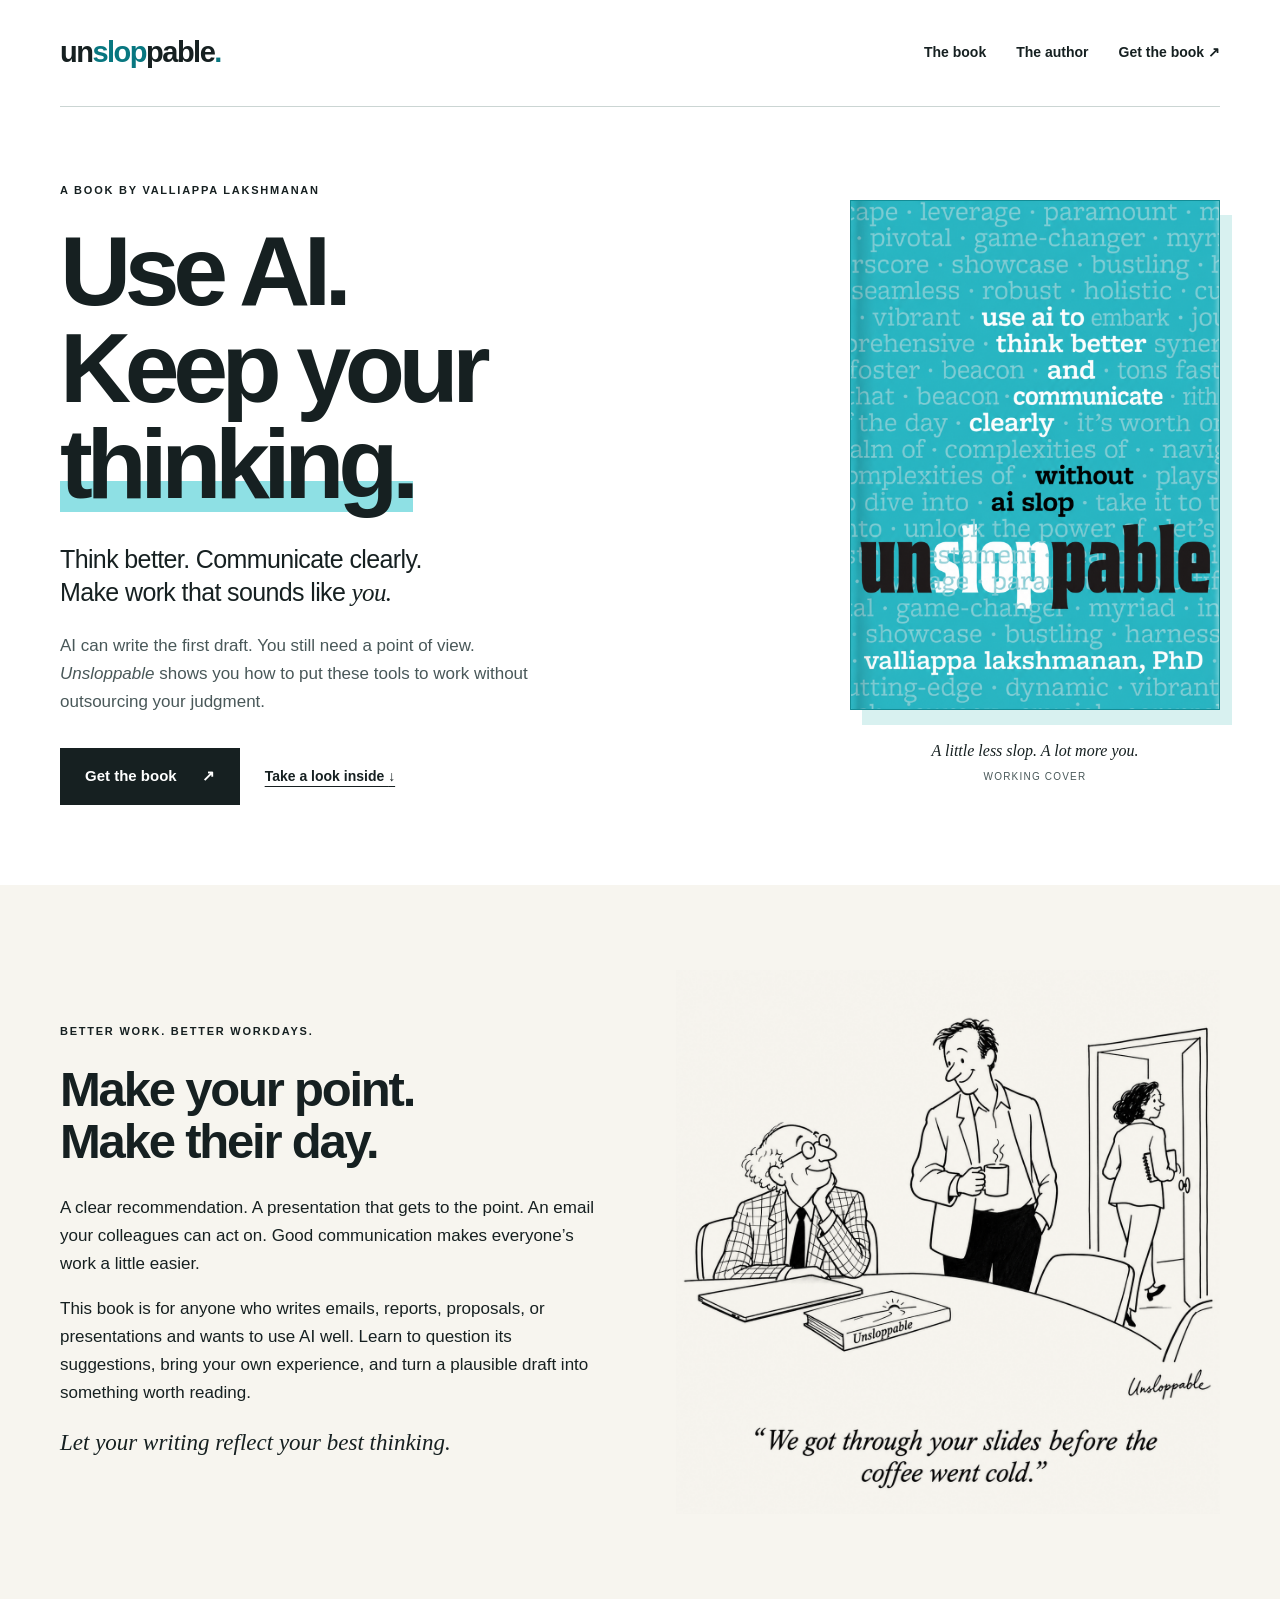
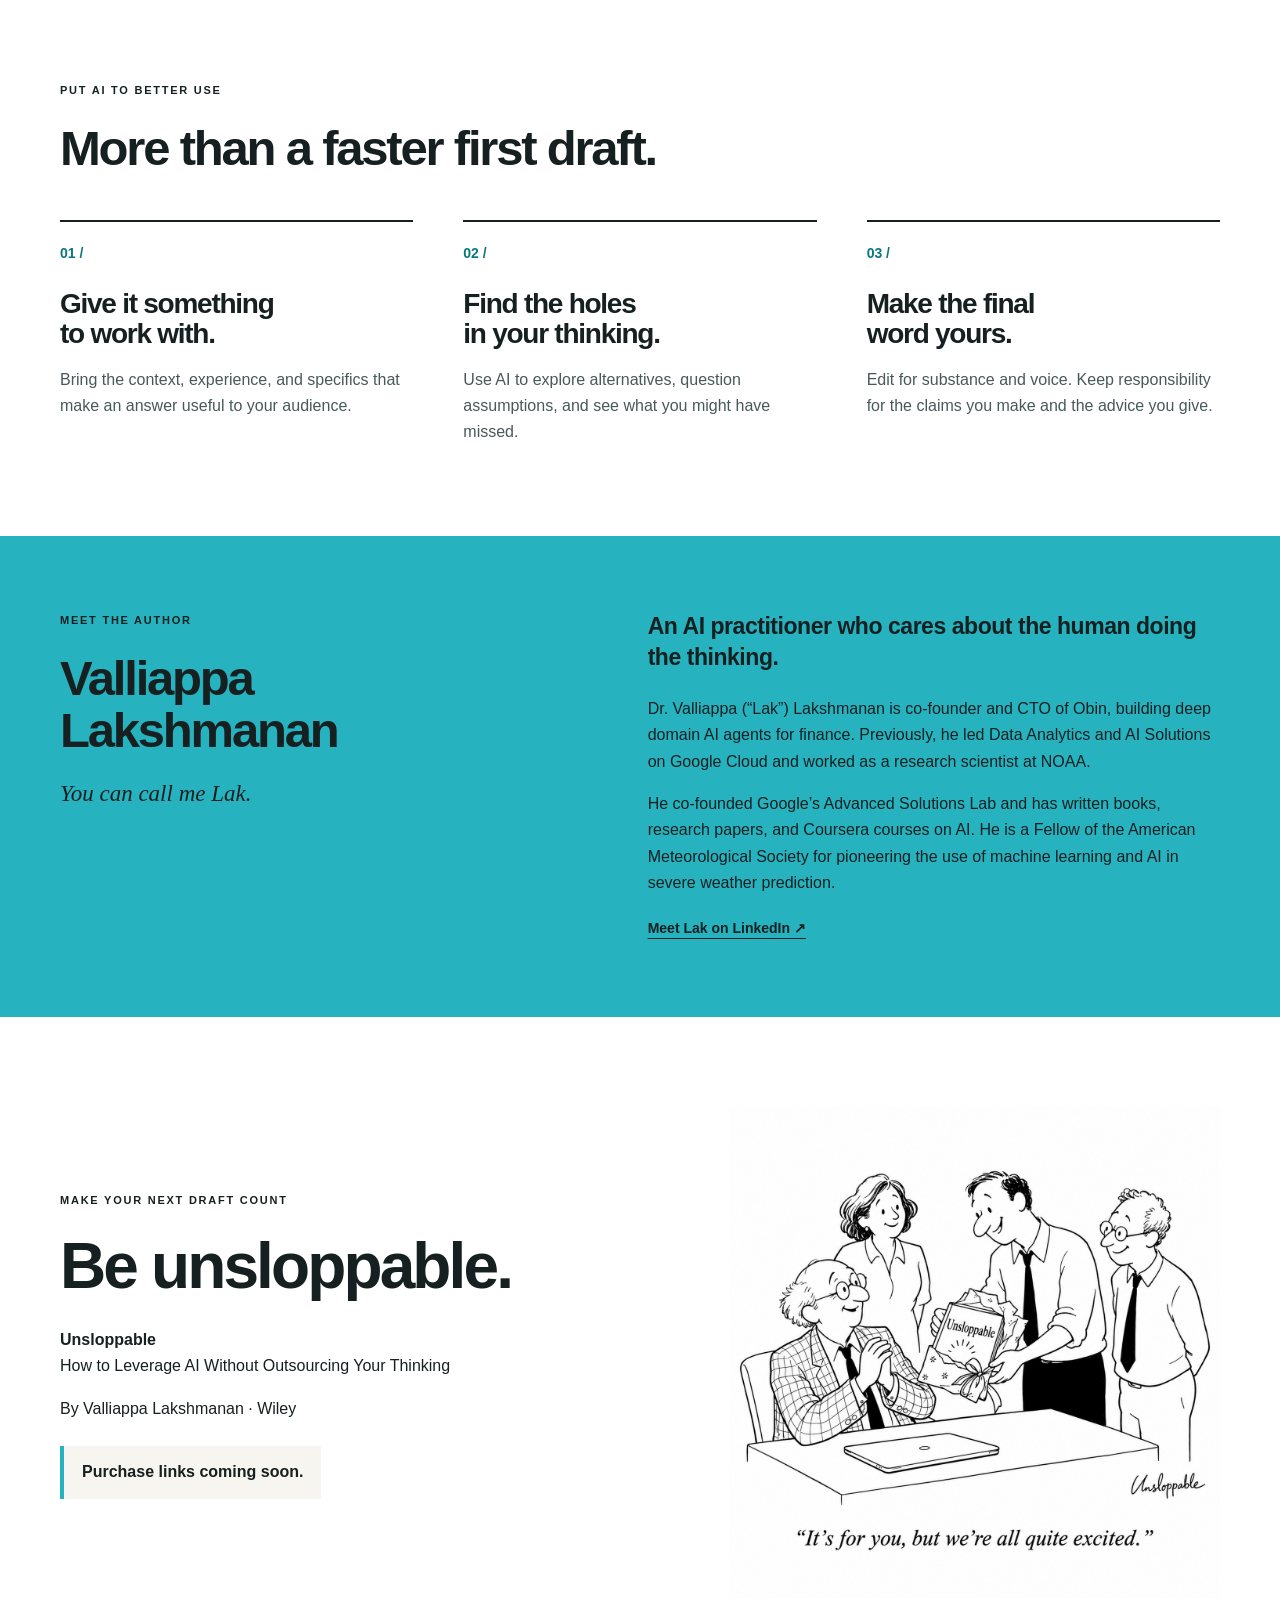
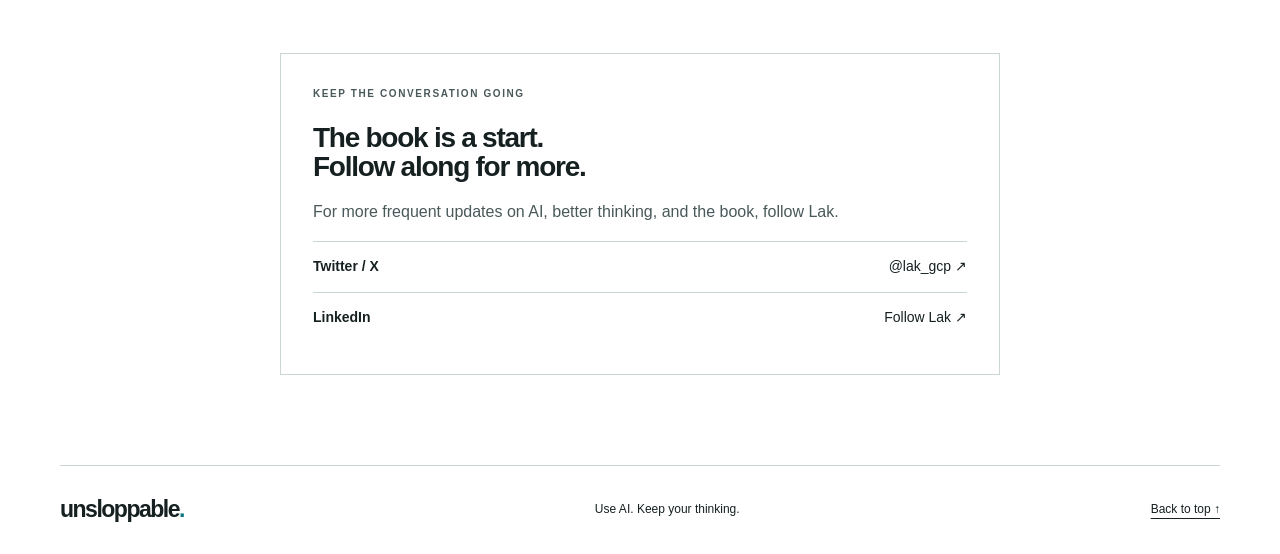
==== docs/index.html @ 3bfa2010 "Add book website" ====
<!doctype html>
<html lang="en">
<head>
  <meta charset="utf-8">
  <meta name="viewport" content="width=device-width, initial-scale=1">
  <title>Unsloppable — Use AI. Keep your thinking.</title>
  <meta name="description" content="Use AI to think better and communicate clearly, without AI slop. Unsloppable, a book by Valliappa (Lak) Lakshmanan.">
  <link rel="canonical" href="https://unsloppable-book.com/">
  <meta property="og:type" content="website">
  <meta property="og:title" content="Unsloppable — Use AI. Keep your thinking.">
  <meta property="og:description" content="A practical guide to making AI-assisted work reflect your best thinking. By Valliappa (Lak) Lakshmanan.">
  <meta property="og:url" content="https://unsloppable-book.com/">
  <meta property="og:image" content="https://unsloppable-book.com/assets/book-cover.png">
  <meta name="twitter:card" content="summary_large_image">
  <meta name="twitter:creator" content="@lak_gcp">
  <meta name="theme-color" content="#26b3bf">
  <link rel="icon" href="assets/favicon.svg" type="image/svg+xml">
  <link rel="stylesheet" href="styles.css">
</head>
<body>
<a class="skip-link" href="#main">Skip to content</a>
<header class="wrap masthead">
  <a class="wordmark" href="#" aria-label="Unsloppable home">un<span>slop</span>pable<span class="dot">.</span></a>
  <nav aria-label="Main navigation"><a href="#inside">The book</a><a href="#author">The author</a><a href="#get-book">Get the book <span aria-hidden="true">↗</span></a></nav>
</header>
<main id="main">
  <section class="wrap hero" aria-labelledby="hero-title">
    <div class="hero-copy">
      <p class="eyebrow">A book by Valliappa Lakshmanan</p>
      <h1 id="hero-title">Use AI.<br>Keep your<br><span class="highlight">thinking.</span></h1>
      <p class="dek">Think better. Communicate clearly.<br>Make work that sounds like <em>you.</em></p>
      <p class="intro">AI can write the first draft. You still need a point of view. <cite>Unsloppable</cite> shows you how to put these tools to work without outsourcing your judgment.</p>
      <div class="actions"><a class="button" href="#get-book">Get the book <span aria-hidden="true">↗</span></a><a class="text-link" href="#inside">Take a look inside <span aria-hidden="true">↓</span></a></div>
    </div>
    <figure class="cover"><img src="assets/book-cover.png" width="1068" height="1473" alt="Working cover of Unsloppable by Valliappa Lakshmanan: use AI to think better and communicate clearly without AI slop."><figcaption>A little less slop. A lot more you.<span>Working cover</span></figcaption></figure>
  </section>
  <section class="paper" id="inside" aria-labelledby="inside-title">
    <div class="wrap story">
      <div><p class="eyebrow">Better work. Better workdays.</p><h2 id="inside-title">Make your point.<br>Make their day.</h2>
      <p>A clear recommendation. A presentation that gets to the point. An email your colleagues can act on. Good communication makes everyone’s work a little easier.</p>
      <p>This book is for anyone who writes emails, reports, proposals, or presentations and wants to use AI well. Learn to question its suggestions, bring your own experience, and turn a plausible draft into something worth reading.</p>
      <p class="pull-line">Let your writing reflect your best thinking.</p></div>
      <figure class="cartoon"><img src="assets/website-cartoon1.png" width="1024" height="1024" loading="lazy" alt="After an office meeting, a colleague holds a still-steaming coffee beside a presenter and his copy of Unsloppable. Caption: We got through your slides before the coffee went cold."></figure>
    </div>
  </section>
  <section class="wrap learn" aria-labelledby="learn-title">
    <p class="eyebrow">Put AI to better use</p><h2 id="learn-title">More than a faster first draft.</h2>
    <div class="lessons">
      <article><span class="number">01 /</span><h3>Give it something <br>to work with.</h3><p>Bring the context, experience, and specifics that make an answer useful to your audience.</p></article>
      <article><span class="number">02 /</span><h3>Find the holes <br>in your thinking.</h3><p>Use AI to explore alternatives, question assumptions, and see what you might have missed.</p></article>
      <article><span class="number">03 /</span><h3>Make the final <br>word yours.</h3><p>Edit for substance and voice. Keep responsibility for the claims you make and the advice you give.</p></article>
    </div>
  </section>
  <section class="author-band" id="author" aria-labelledby="author-title"><div class="wrap author">
    <div><p class="eyebrow">Meet the author</p><h2 id="author-title">Valliappa<br>Lakshmanan<span class="nickname">You can call me Lak.</span></h2></div>
    <div><p class="bio-lead">An AI practitioner who cares about the human doing the thinking.</p><p>Dr. Valliappa (“Lak”) Lakshmanan is co-founder and CTO of Obin, building deep domain AI agents for finance. Previously, he led Data Analytics and AI Solutions on Google Cloud and worked as a research scientist at NOAA.</p><p>He co-founded Google’s Advanced Solutions Lab and has written books, research papers, and Coursera courses on AI. He is a Fellow of the American Meteorological Society for pioneering the use of machine learning and AI in severe weather prediction.</p><a class="text-link" href="https://www.linkedin.com/in/valliappalakshmanan/">Meet Lak on LinkedIn <span aria-hidden="true">↗</span></a></div>
  </div></section>
  <section class="wrap closing" id="get-book" aria-labelledby="buy-title">
    <div class="buy"><p class="eyebrow">Make your next draft count</p><h2 id="buy-title">Be unsloppable.</h2><p><strong>Unsloppable</strong><br>How to Leverage AI Without Outsourcing Your Thinking</p><p>By Valliappa Lakshmanan · Wiley</p>
    <!-- PURCHASE LINKS: replace the status below with real retailer links when available.
    Example: <a class="button" href="VERIFIED_RETAILER_URL">Buy at RETAILER ↗</a>
    -->
    <p class="availability">Purchase links coming soon.</p></div>
    <figure class="cartoon gift-cartoon"><img src="assets/website-cartoon2.png" width="1024" height="1024" loading="lazy" alt="Colleagues give a pleasantly surprised coworker a partly gift-wrapped copy of Unsloppable. Caption: It’s for you, but we’re all quite excited."></figure>
    <aside class="follow" aria-labelledby="follow-title"><p class="eyebrow">Keep the conversation going</p><h3 id="follow-title">The book is a start.<br>Follow along for more.</h3><p>For more frequent updates on AI, better thinking, and the book, follow Lak.</p><a href="https://twitter.com/lak_gcp">Twitter / X <span>@lak_gcp ↗</span></a><a href="https://www.linkedin.com/in/valliappalakshmanan/">LinkedIn <span>Follow Lak ↗</span></a></aside>
  </section>
</main>
<footer class="wrap"><a class="wordmark" href="#">unsloppable<span class="dot">.</span></a><p>Use AI. Keep your thinking.</p><a href="#main">Back to top ↑</a></footer>
</body>
</html>
---- docs/styles.css ----
:root {
  --ink:#162021;
  --teal:#26b3bf;
  --paper:#f7f5ef;
  --muted:#495859;
  --line:#cbd5d3;
  --white:#fff;
  --wrap:1160px;
}
* {
  box-sizing:border-box;
}
html {
  scroll-padding-top:24px;
}
body {
  margin:0;
  background:var(--white);
  color:var(--ink);
  font-family:Arial,Helvetica,sans-serif;
  font-size:18px;
  line-height:1.65;
}
a {
  color:inherit;
  text-underline-offset:5px;
}
a:hover {
  text-decoration-thickness:2px;
}
a:focus-visible {
  outline:3px solid #08747d;
  outline-offset:6px;
}
img {
  display:block;
  max-width:100%;
  height:auto;
}
figure {
  margin:0;
}
h1,h2,h3,p {
  margin-top:0;
}
h1,h2,h3 {
  line-height:1.06;
  letter-spacing:-.045em;
}
h2 {
  font-size:clamp(32px,4vw,49px);
  margin-bottom:26px;
}
h3 {
  font-size:28px;
}
cite {
  font-style:italic;
}
.wrap {
  max-width:var(--wrap);
  width:calc(100% - 96px);
  margin-inline:auto;
}
.masthead {
  display:flex;
  align-items:center;
  justify-content:space-between;
  gap:24px;
  padding-block:29px;
  border-bottom:1px solid var(--line);
}
.wordmark {
  font-size:29px;
  font-weight:900;
  letter-spacing:-1.5px;
  text-decoration:none;
}
.wordmark>span:not(.dot) {
  color:#087780;
}
.dot {
  color:#087780;
}
nav {
  display:flex;
  gap:30px;
  font-size:14px;
  font-weight:700;
}
nav a {
  text-decoration:none;
}
nav a:hover {
  text-decoration:underline;
}
.hero {
  display:grid;
  grid-template-columns:1.25fr 1fr;
  gap:100px;
  align-items:center;
  padding-block:74px 80px;
}
.eyebrow {
  text-transform:uppercase;
  letter-spacing:.16em;
  font-size:11px;
  font-weight:800;
  margin-bottom:24px;
}
h1 {
  font-size:clamp(62px,7.7vw,102px);
  line-height:.98;
  letter-spacing:-.065em;
  margin-bottom:30px;
}
.highlight {
  background:linear-gradient(transparent 65%,#8ee0e4 65%,#8ee0e4 94%,transparent 94%);
}
.dek {
  font-size:25px;
  line-height:1.35;
  letter-spacing:-.025em;
  margin-bottom:22px;
}
.dek em {
  font-family:Georgia,serif;
}
.intro {
  max-width:490px;
  font-size:17px;
  color:var(--muted);
}
.actions {
  display:flex;
  align-items:center;
  flex-wrap:wrap;
  gap:25px;
  margin-top:32px;
}
.button {
  display:inline-flex;
  align-items:center;
  justify-content:center;
  gap:25px;
  background:var(--ink);
  color:#fff;
  padding:14px 23px;
  text-decoration:none;
  font-size:15px;
  font-weight:700;
  border:2px solid var(--ink);
}
.button:hover {
  background:#08747d;
  border-color:#08747d;
}
.text-link {
  font-size:14px;
  font-weight:700;
}
.cover {
  max-width:370px;
  justify-self:end;
}
.cover img {
  box-shadow:12px 15px 0 #d8f1f0;
  border:1px solid #148d96;
}
.cover figcaption {
  font-family:Georgia,serif;
  font-style:italic;
  font-size:16px;
  text-align:center;
  margin-top:28px;
}
.cover figcaption span {
  display:block;
  font-family:Arial,sans-serif;
  font-size:10px;
  letter-spacing:.12em;
  text-transform:uppercase;
  color:var(--muted);
  font-style:normal;
  margin-top:5px;
}
.paper {
  background:var(--paper);
}
.story {
  display:grid;
  grid-template-columns:1fr 1fr;
  align-items:center;
  gap:72px;
  padding-block:85px;
}
.story p:not(.eyebrow) {
  font-size:17px;
}
.story .pull-line {
  font-family:Georgia,serif;
  font-style:italic;
  font-size:23px!important;
  margin-bottom:0;
}
.cartoon img {
  mix-blend-mode:multiply;
}
.learn {
  padding-block:82px 90px;
}
.lessons {
  display:grid;
  grid-template-columns:repeat(3,1fr);
  gap:50px;
  margin-top:45px;
}
.lessons article {
  border-top:2px solid var(--ink);
  padding-top:20px;
}
.number {
  font-size:14px;
  color:#087780;
  font-weight:800;
  display:block;
  margin-bottom:24px;
}
.lessons h3 {
  margin-bottom:18px;
}
.lessons p {
  color:var(--muted);
  font-size:16px;
  margin-bottom:0;
}
.author-band {
  background:var(--teal);
}
.author {
  padding-block:75px;
  display:grid;
  grid-template-columns:1fr 1.15fr;
  gap:90px;
}
.nickname {
  display:block;
  font:italic 23px/1.5 Georgia,serif;
  letter-spacing:0;
  margin-top:20px;
}
.author p {
  font-size:16px;
}
.author .eyebrow {
  font-size:11px;
}
.author .bio-lead {
  font-size:23px;
  line-height:1.35;
  font-weight:700;
  letter-spacing:-.02em;
}
.closing {
  display:grid;
  grid-template-columns:1.2fr 1fr;
  gap:55px 80px;
  align-items:center;
  padding-block:90px;
}
.closing h2 {
  font-size:clamp(40px,5vw,65px);
}
.buy p {
  font-size:16px;
}
.buy .eyebrow {
  font-size:11px;
}
.availability {
  display:inline-block;
  background:var(--paper);
  border-left:4px solid var(--teal);
  padding:13px 18px;
  font-weight:700;
  margin-top:8px;
}
.gift-cartoon {
  width:100%;
  max-width:540px;
  justify-self:center;
}
.closing > .follow {
  grid-column:1 / -1;
  width:100%;
  max-width:720px;
  justify-self:center;
}
.follow {
  border:1px solid var(--line);
  padding:32px;
}
.follow .eyebrow {
  font-size:10px;
  margin-bottom:20px;
}
.follow h3 {
  font-size:28px;
  margin-bottom:17px;
}
.follow p {
  font-size:16px;
  color:var(--muted);
}
.follow a {
  display:flex;
  justify-content:space-between;
  gap:12px;
  font-size:14px;
  font-weight:700;
  padding-block:13px;
  border-top:1px solid var(--line);
  text-decoration:none;
}
.follow a:hover {
  text-decoration:underline;
}
.follow a span {
  font-weight:400;
}
footer {
  border-top:1px solid var(--line);
  display:flex;
  justify-content:space-between;
  align-items:center;
  gap:20px;
  padding-block:25px;
}
footer p,footer>a:last-child {
  font-size:12px;
  margin:0;
}
footer .wordmark {
  font-size:23px;
}
.skip-link {
  position:absolute;
  left:16px;
  top:-90px;
  background:white;
  padding:12px;
  z-index:10;
}
.skip-link:focus {
  top:10px;
}
@media(max-width:1000px) {
  .hero {
    gap:55px;
  }
  .story {
    gap:35px;
  }
  .author {
    gap:40px;
  }
  .closing {
    gap:45px;
  }
  .lessons {
    gap:25px;
  }
}
@media(max-width:720px) {
  .wrap {
    width:calc(100% - 40px);
  }
  .masthead {
    flex-wrap:wrap;
    gap:15px;
    padding-block:20px;
  }
  nav {
    gap:22px;
    font-size:12px;
  }
  .hero {
    grid-template-columns:1fr;
    padding-block:45px 55px;
    gap:45px;
  }
  h1 {
    font-size:clamp(64px,14vw,90px);
  }
  .hero .cover {
    justify-self:center;
    width:70%;
    max-width:310px;
  }
  .dek {
    font-size:23px;
  }
  .story,.author,.closing {
    grid-template-columns:1fr;
    gap:36px;
    padding-block:55px;
  }
  .story .cartoon {
    max-width:440px;
    justify-self:center;
  }
  .learn {
    padding-block:55px;
  }
  .lessons {
    grid-template-columns:1fr;
    gap:30px;
    margin-top:30px;
  }
  .lessons h3 br {
    display:none;
  }
  .number {
    margin-bottom:15px;
  }
  .author h2 {
    margin-bottom:0;
  }
  .closing {
    gap:25px;
  }
  .follow {
    padding:24px;
  }
  footer {
    flex-wrap:wrap;
  }
  footer p {
    display:none;
  }
}
@media(prefers-reduced-motion:reduce) {
  html {
    scroll-behavior:auto;
  }
}
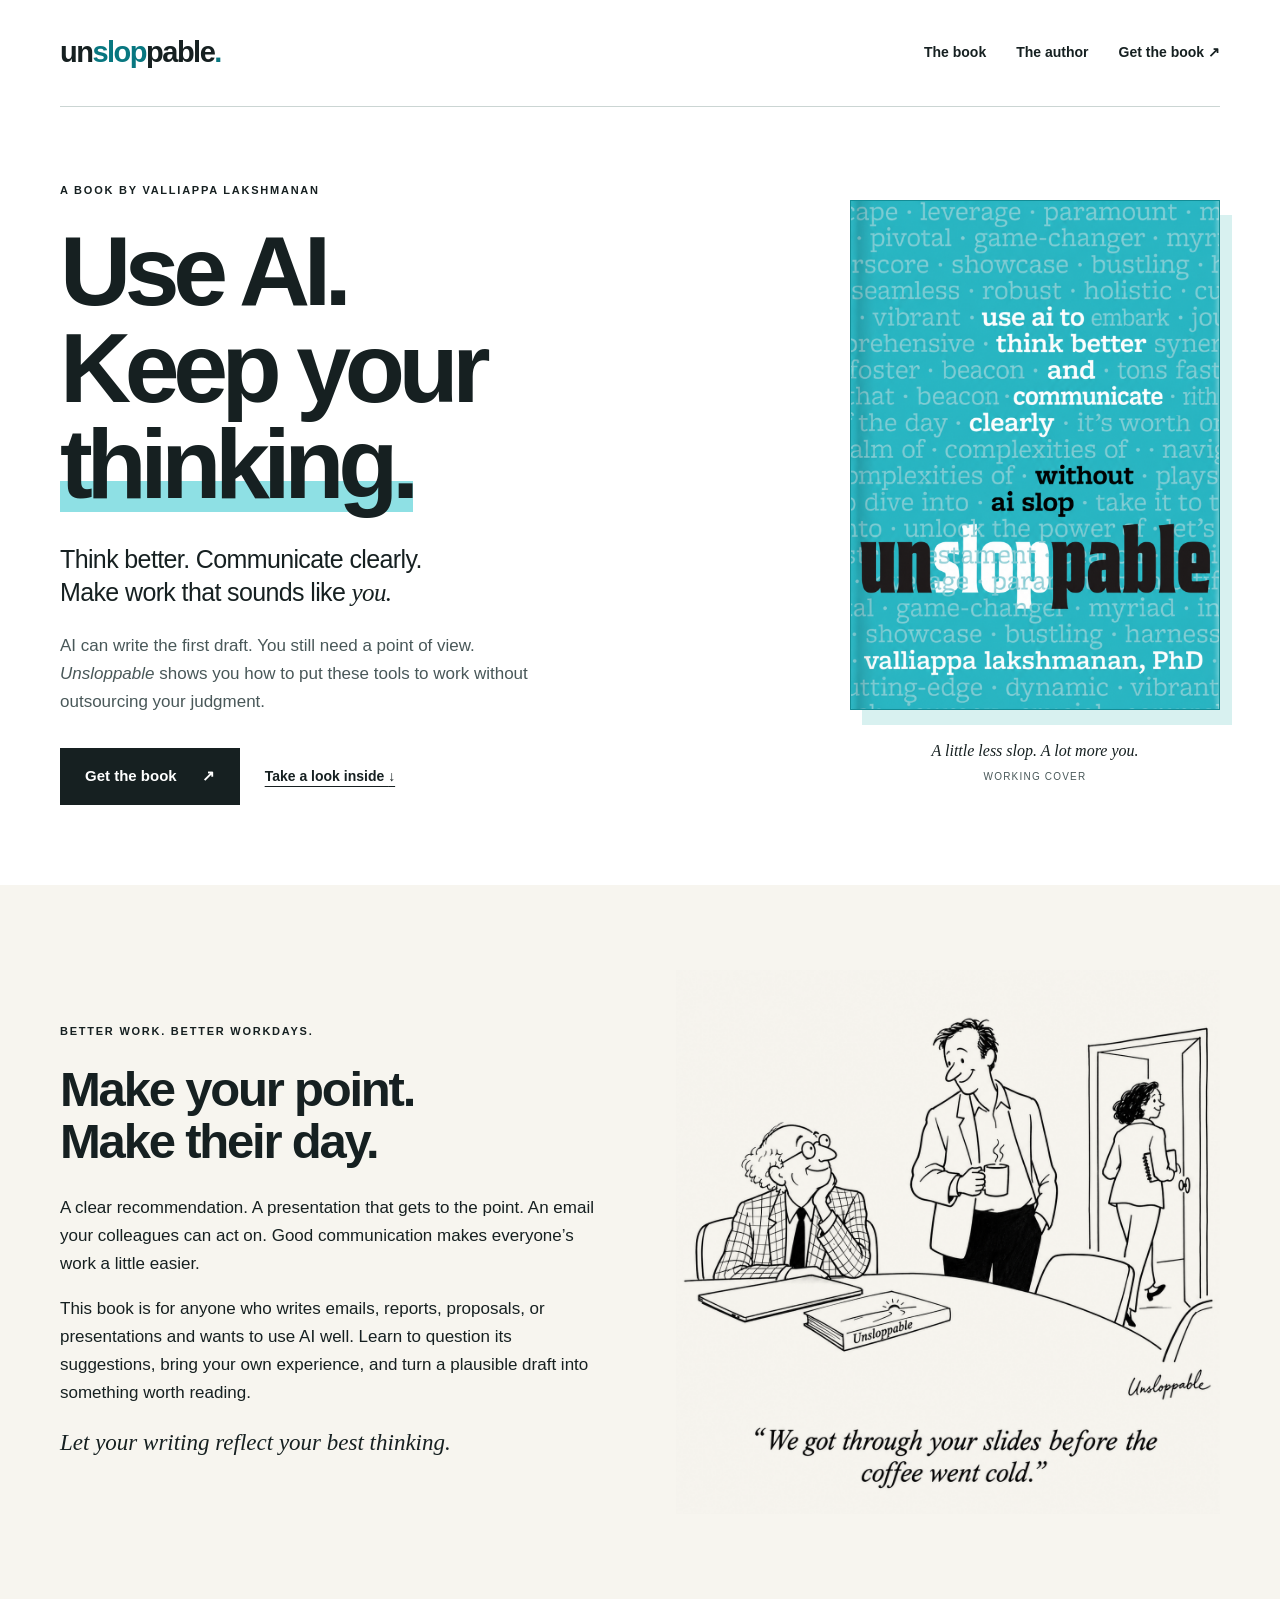
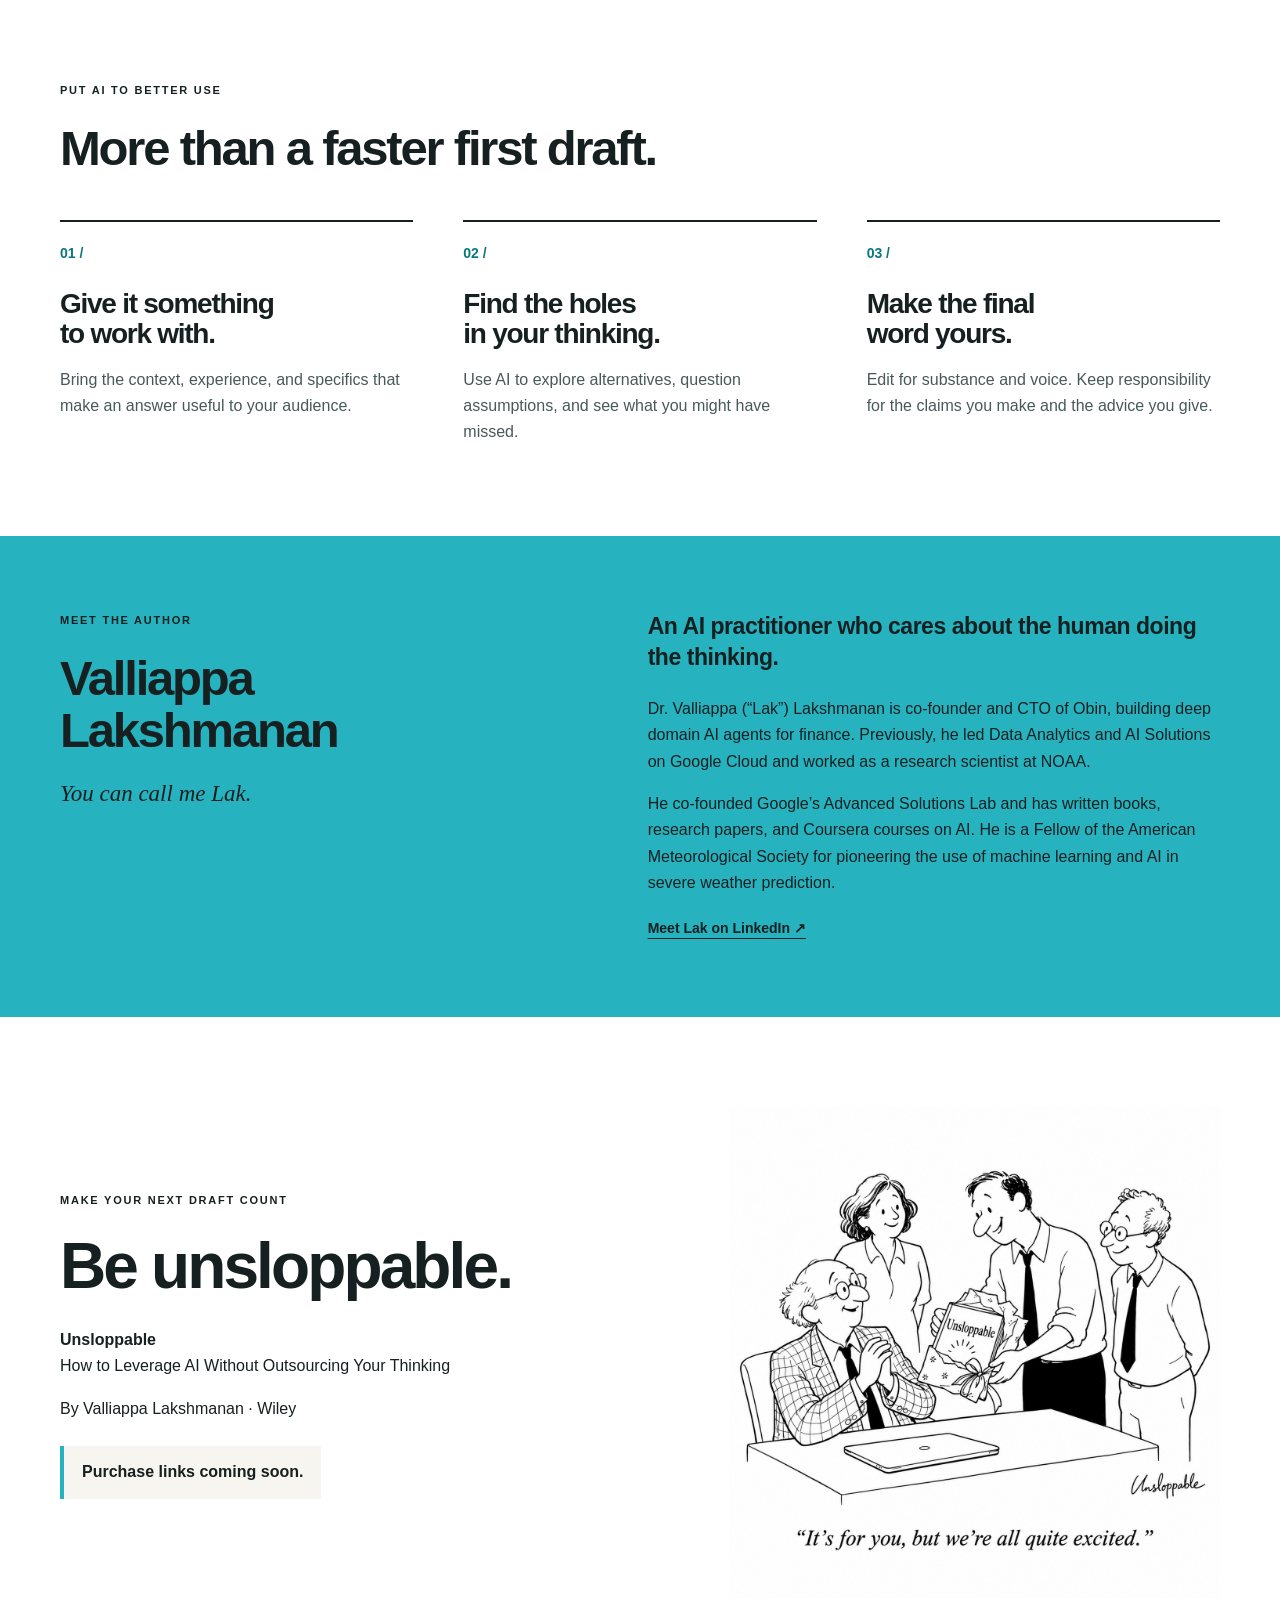
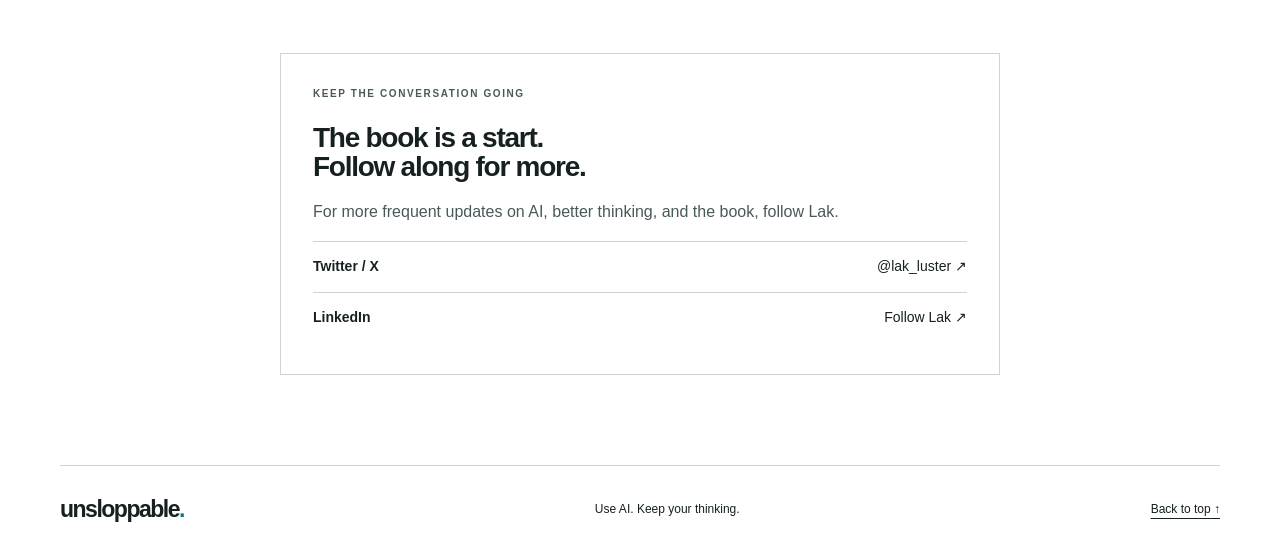
==== commit 59b344fd: "correct twitter handle" ====
--- a/docs/index.html
+++ b/docs/index.html
@@ -12,7 +12,7 @@
   <meta property="og:url" content="https://unsloppable-book.com/">
   <meta property="og:image" content="https://unsloppable-book.com/assets/book-cover.png">
   <meta name="twitter:card" content="summary_large_image">
-  <meta name="twitter:creator" content="@lak_gcp">
+  <meta name="twitter:creator" content="@lak_luster">
   <meta name="theme-color" content="#26b3bf">
   <link rel="icon" href="assets/favicon.svg" type="image/svg+xml">
   <link rel="stylesheet" href="styles.css">
@@ -62,7 +62,7 @@
     -->
     <p class="availability">Purchase links coming soon.</p></div>
     <figure class="cartoon gift-cartoon"><img src="assets/website-cartoon2.png" width="1024" height="1024" loading="lazy" alt="Colleagues give a pleasantly surprised coworker a partly gift-wrapped copy of Unsloppable. Caption: It’s for you, but we’re all quite excited."></figure>
-    <aside class="follow" aria-labelledby="follow-title"><p class="eyebrow">Keep the conversation going</p><h3 id="follow-title">The book is a start.<br>Follow along for more.</h3><p>For more frequent updates on AI, better thinking, and the book, follow Lak.</p><a href="https://twitter.com/lak_gcp">Twitter / X <span>@lak_gcp ↗</span></a><a href="https://www.linkedin.com/in/valliappalakshmanan/">LinkedIn <span>Follow Lak ↗</span></a></aside>
+    <aside class="follow" aria-labelledby="follow-title"><p class="eyebrow">Keep the conversation going</p><h3 id="follow-title">The book is a start.<br>Follow along for more.</h3><p>For more frequent updates on AI, better thinking, and the book, follow Lak.</p><a href="https://twitter.com/lak_luster">Twitter / X <span>@lak_luster ↗</span></a><a href="https://www.linkedin.com/in/valliappalakshmanan/">LinkedIn <span>Follow Lak ↗</span></a></aside>
   </section>
 </main>
 <footer class="wrap"><a class="wordmark" href="#">unsloppable<span class="dot">.</span></a><p>Use AI. Keep your thinking.</p><a href="#main">Back to top ↑</a></footer>
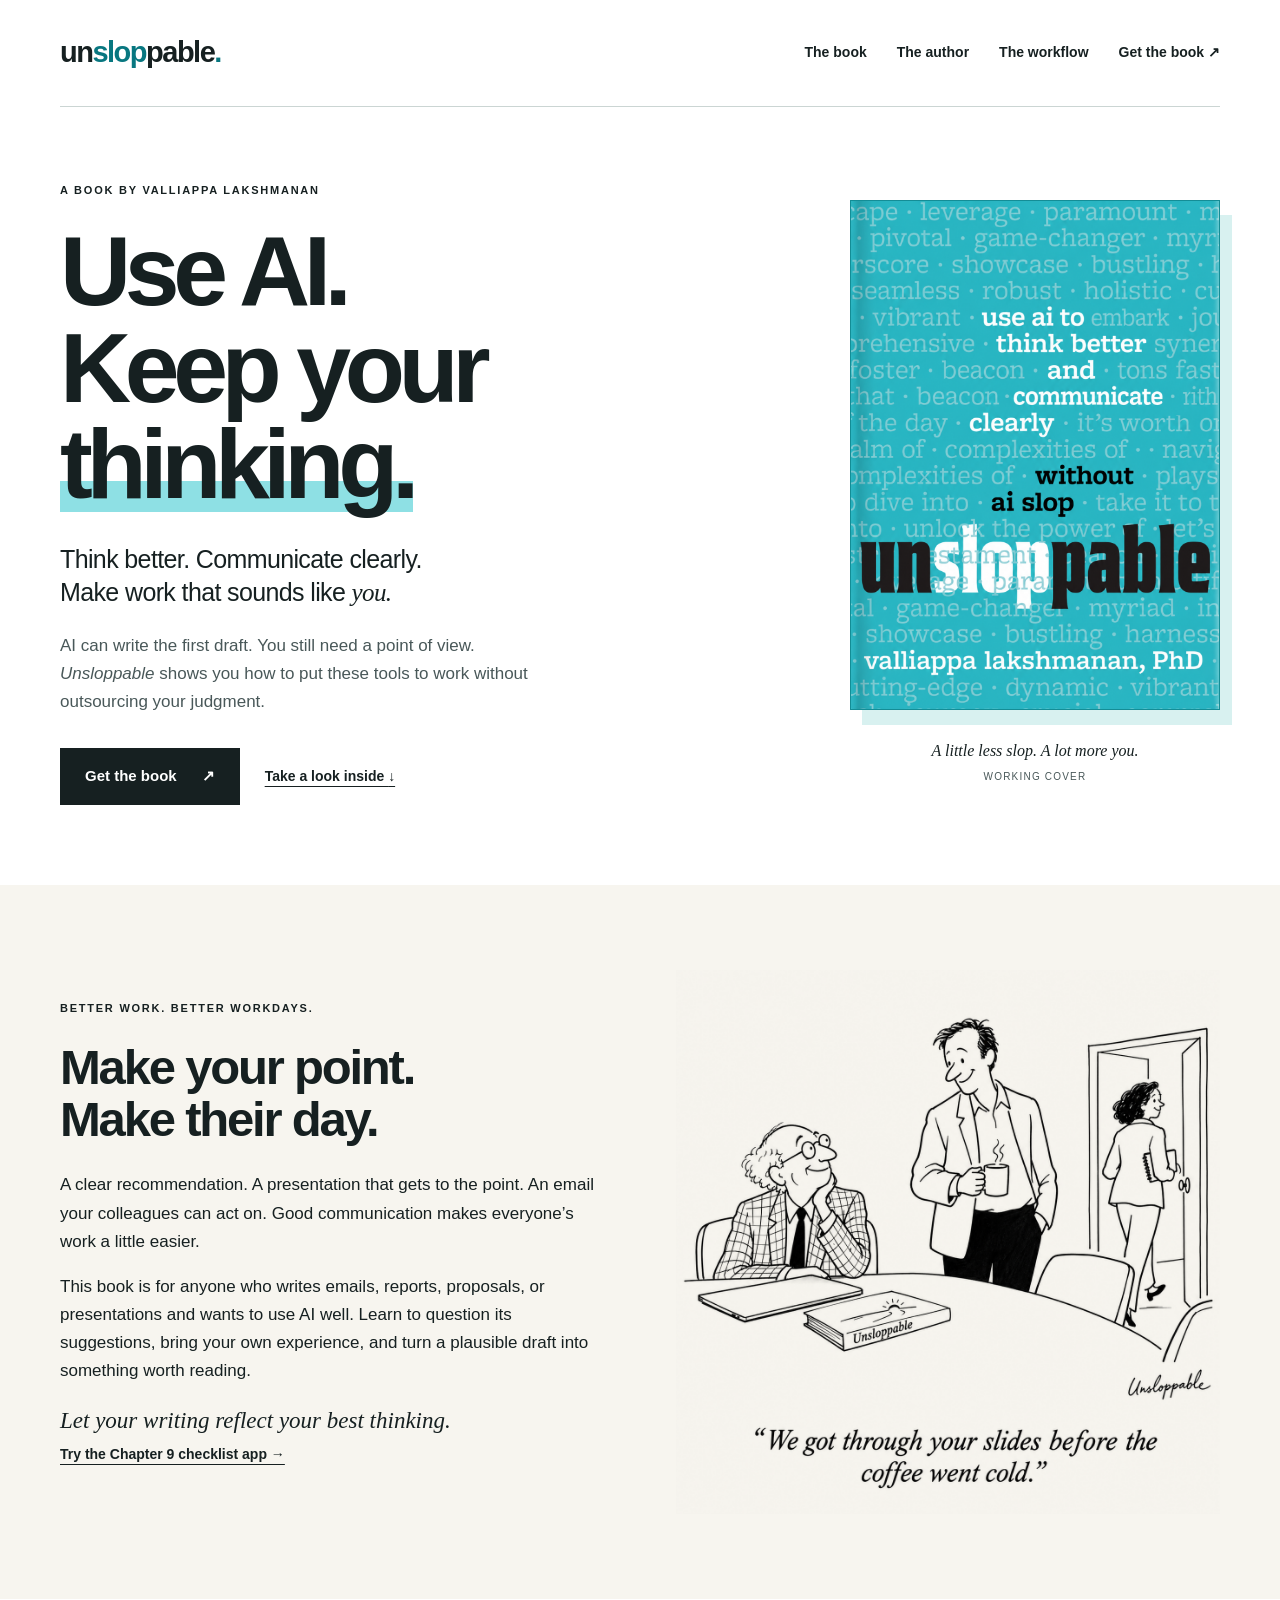
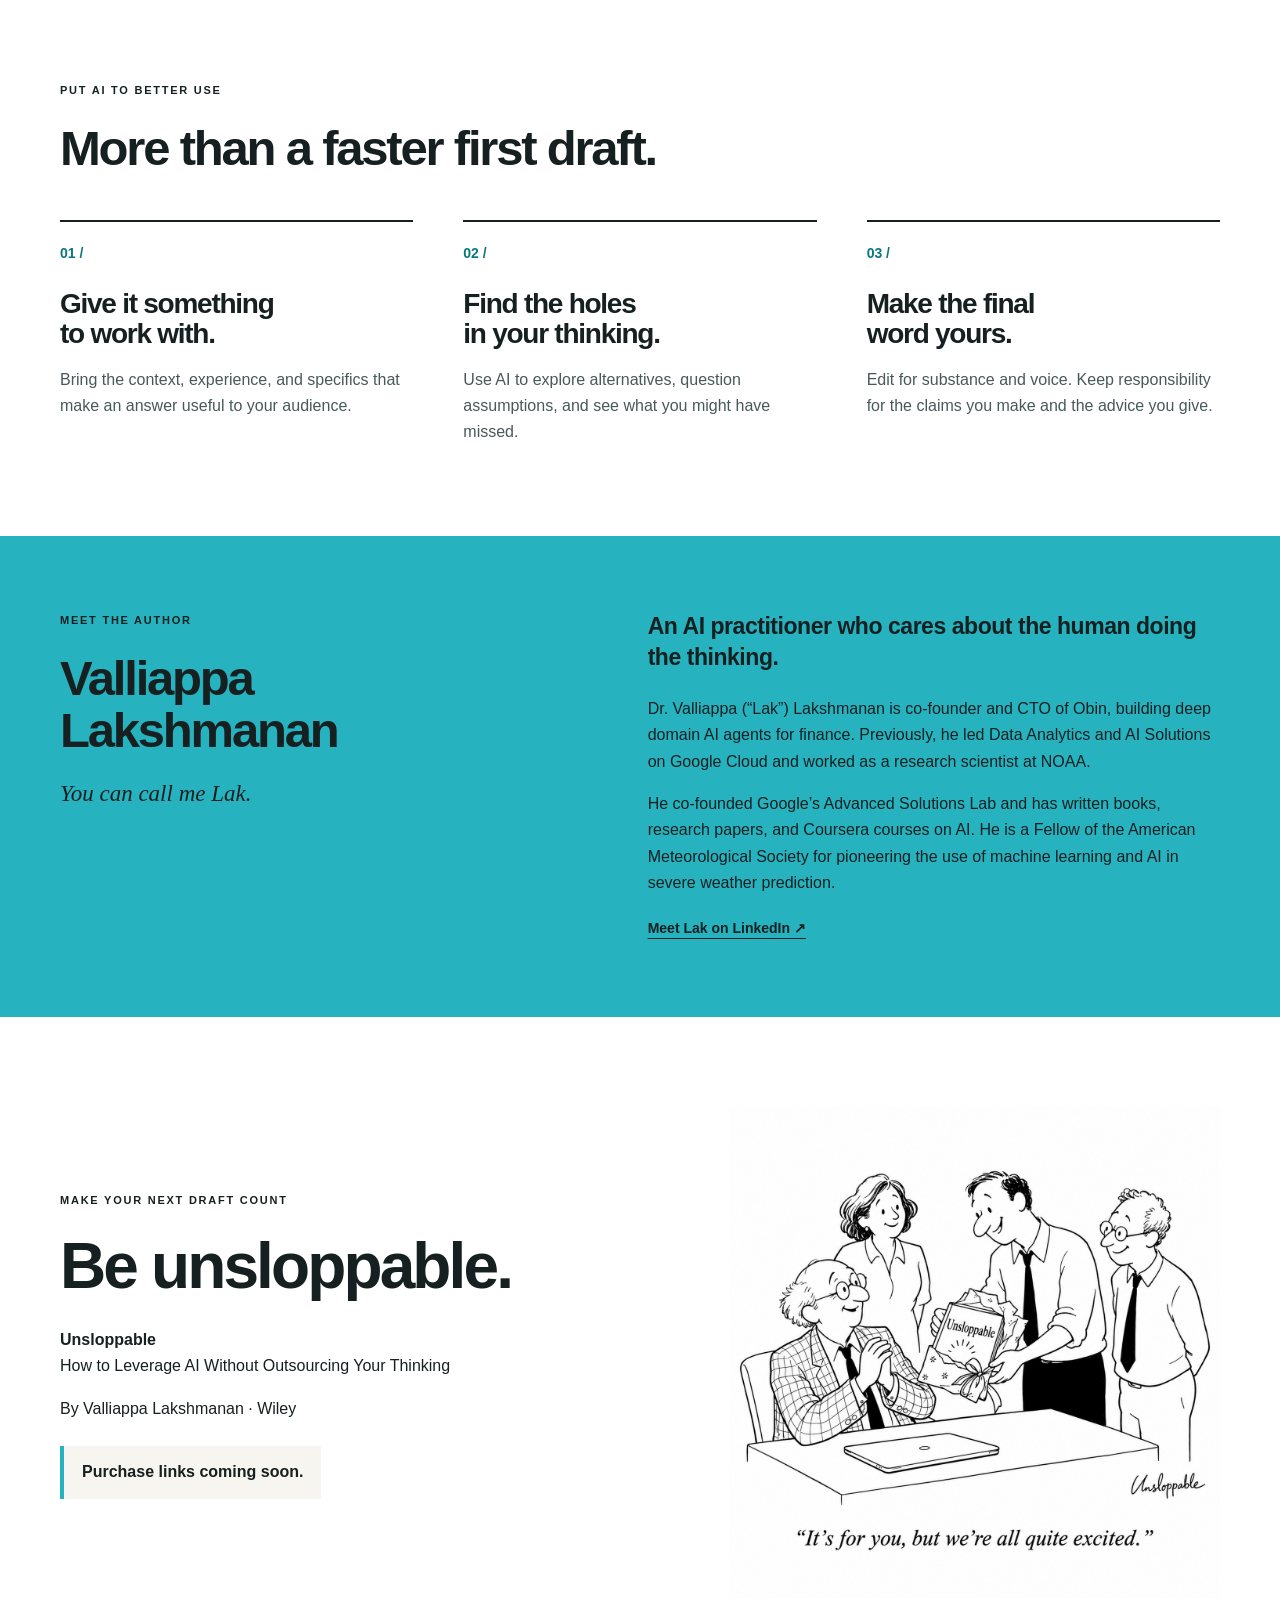
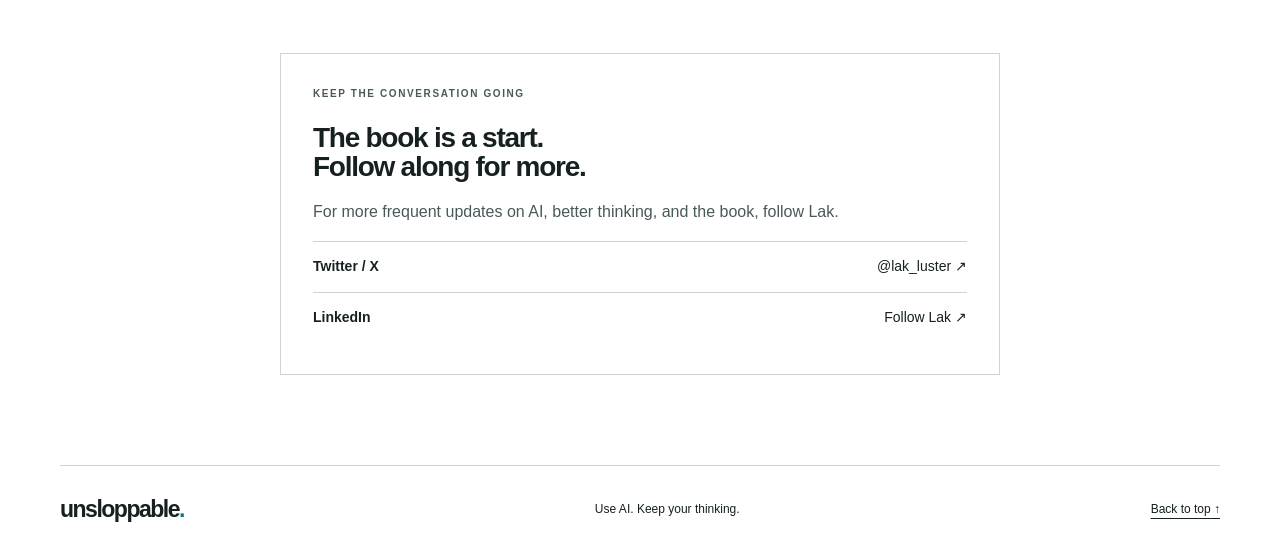
==== commit 29ad2801: "Add Chapter 9 workflow checklist app to GitHub Pages" ====
--- a/docs/index.html
+++ b/docs/index.html
@@ -21,7 +21,7 @@
 <a class="skip-link" href="#main">Skip to content</a>
 <header class="wrap masthead">
   <a class="wordmark" href="#" aria-label="Unsloppable home">un<span>slop</span>pable<span class="dot">.</span></a>
-  <nav aria-label="Main navigation"><a href="#inside">The book</a><a href="#author">The author</a><a href="#get-book">Get the book <span aria-hidden="true">↗</span></a></nav>
+  <nav aria-label="Main navigation"><a href="#inside">The book</a><a href="#author">The author</a><a href="workflow/">The workflow</a><a href="#get-book">Get the book <span aria-hidden="true">↗</span></a></nav>
 </header>
 <main id="main">
   <section class="wrap hero" aria-labelledby="hero-title">
@@ -39,7 +39,7 @@
       <div><p class="eyebrow">Better work. Better workdays.</p><h2 id="inside-title">Make your point.<br>Make their day.</h2>
       <p>A clear recommendation. A presentation that gets to the point. An email your colleagues can act on. Good communication makes everyone’s work a little easier.</p>
       <p>This book is for anyone who writes emails, reports, proposals, or presentations and wants to use AI well. Learn to question its suggestions, bring your own experience, and turn a plausible draft into something worth reading.</p>
-      <p class="pull-line">Let your writing reflect your best thinking.</p></div>
+      <p class="pull-line">Let your writing reflect your best thinking.</p><p><a class="text-link" href="workflow/">Try the Chapter 9 checklist app →</a></p></div>
       <figure class="cartoon"><img src="assets/website-cartoon1.png" width="1024" height="1024" loading="lazy" alt="After an office meeting, a colleague holds a still-steaming coffee beside a presenter and his copy of Unsloppable. Caption: We got through your slides before the coffee went cold."></figure>
     </div>
   </section>
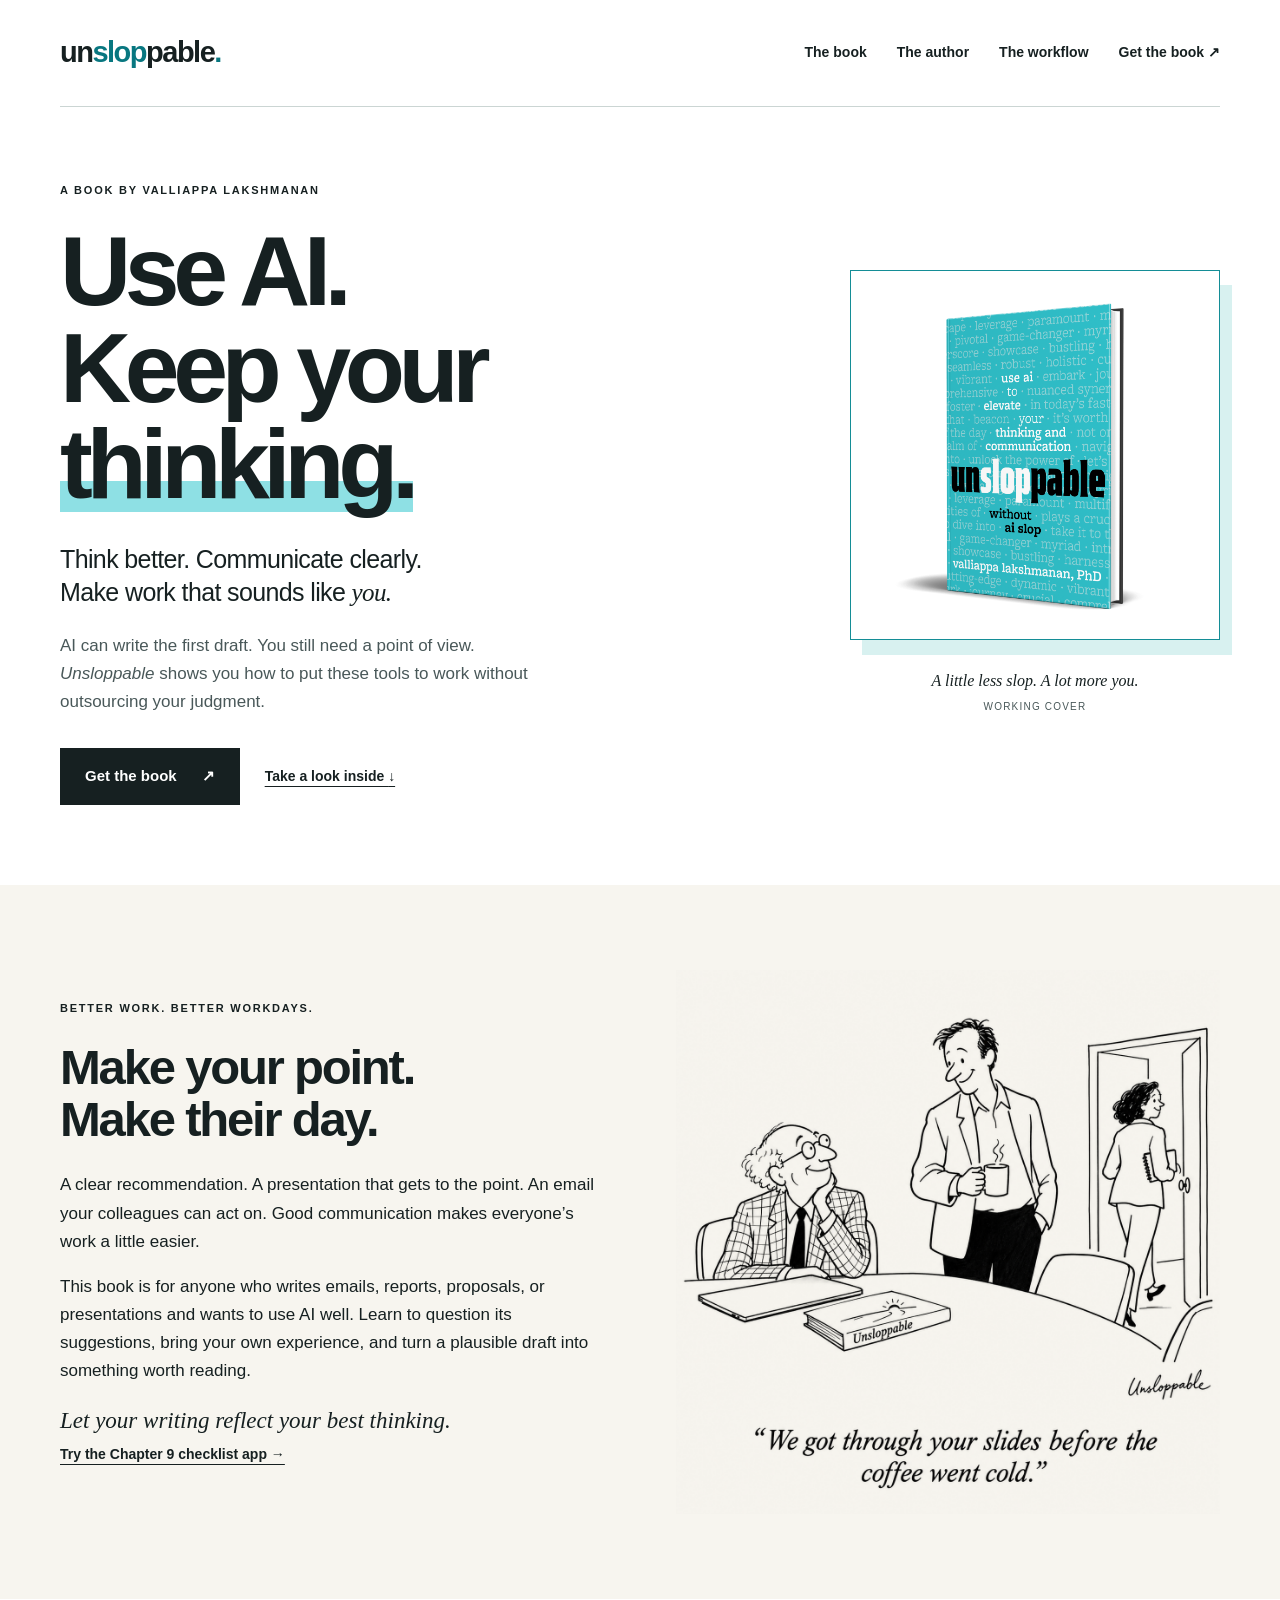
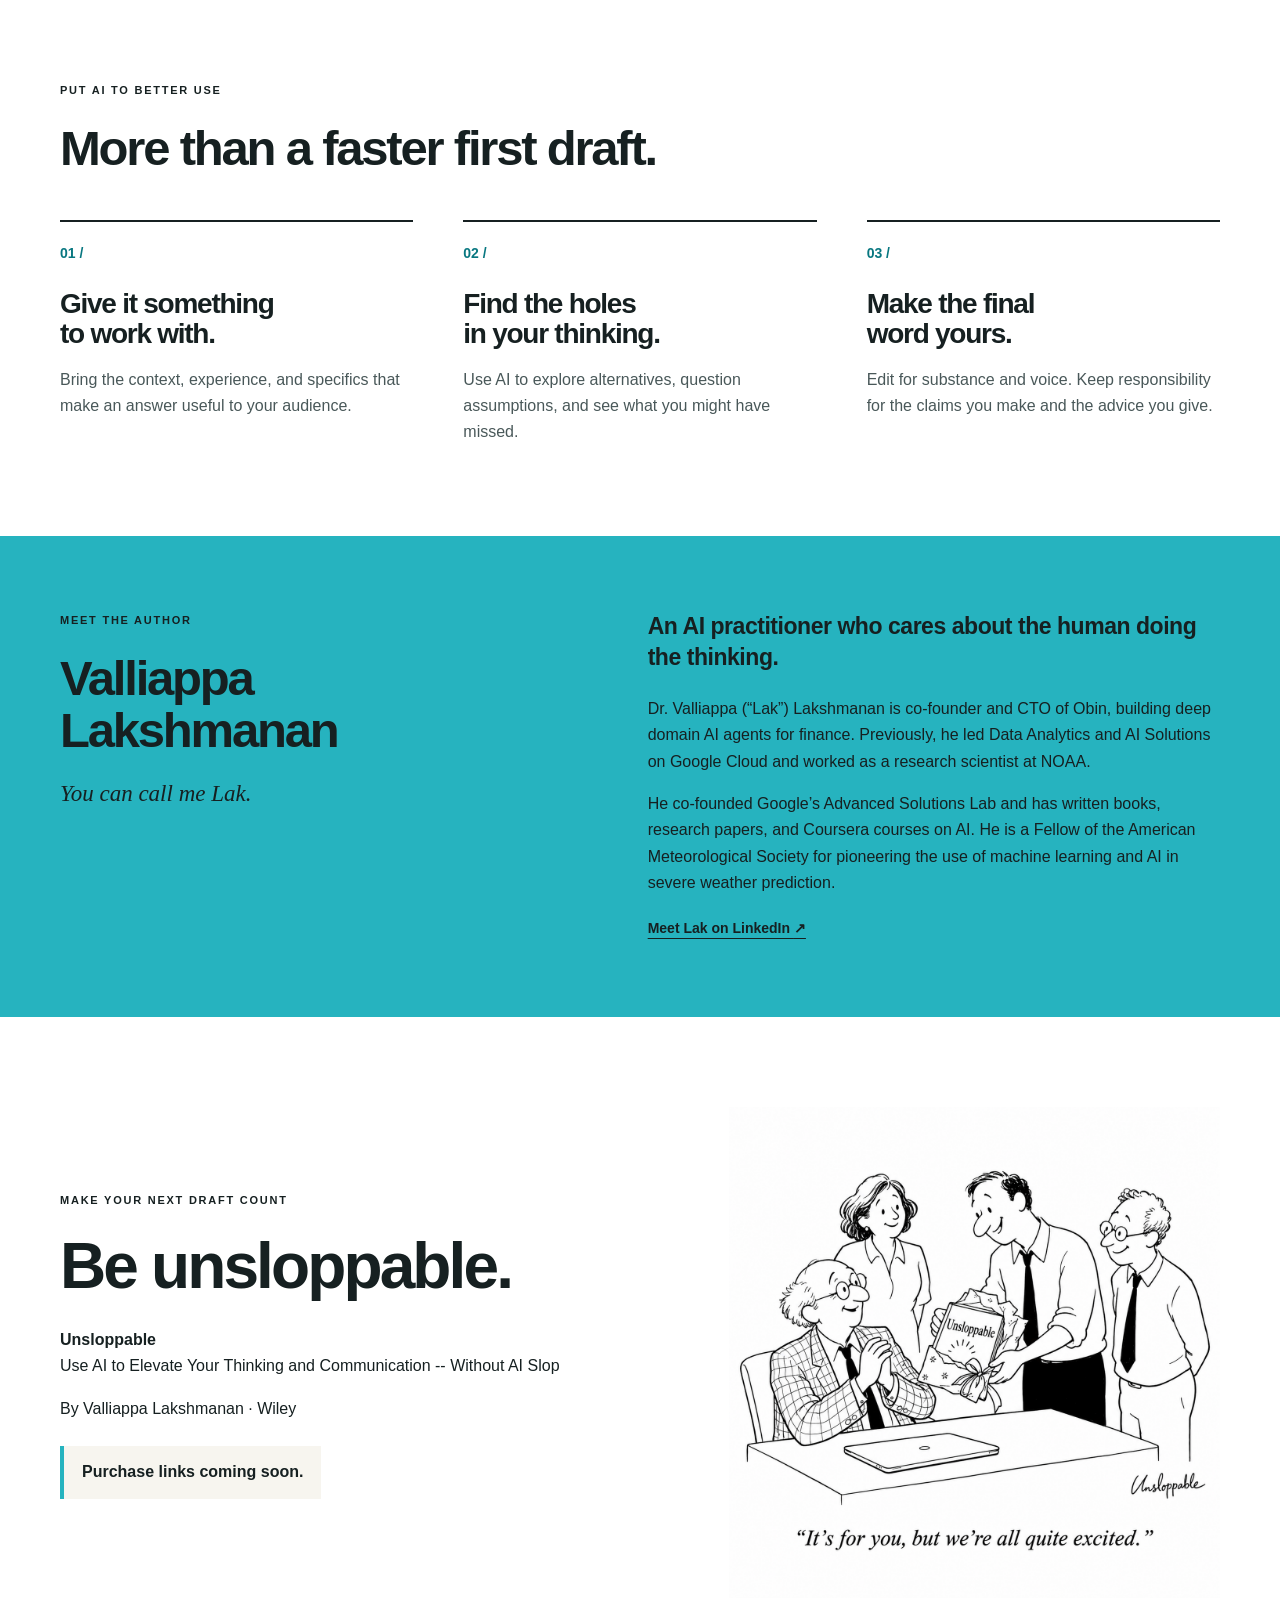
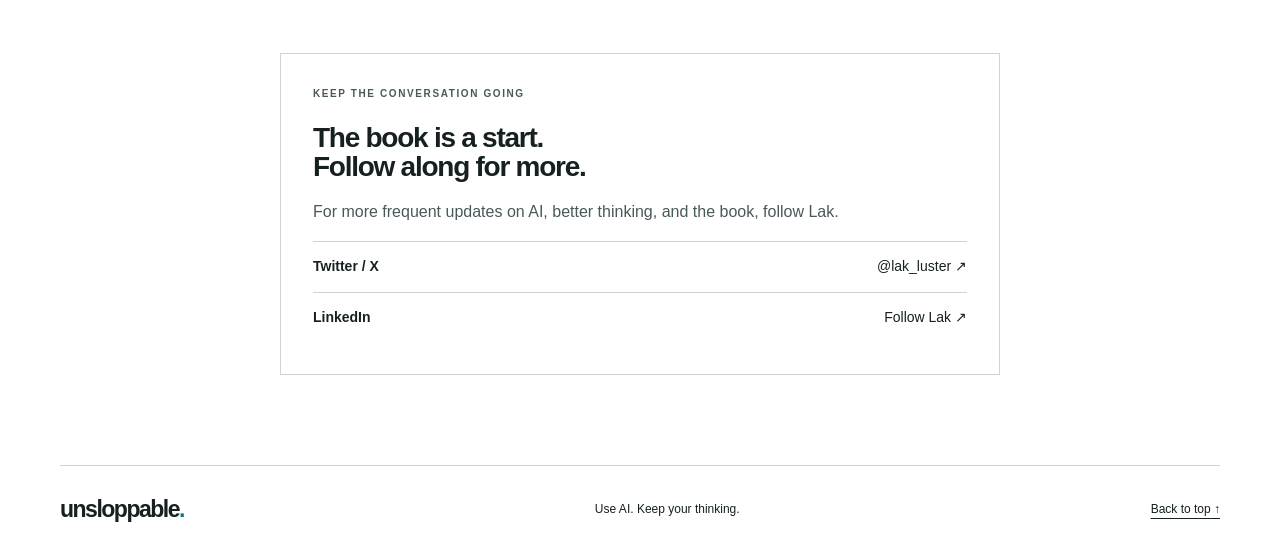
==== commit f796ad1e: "updated cover and subtitle" ====
--- a/docs/index.html
+++ b/docs/index.html
@@ -56,7 +56,7 @@
     <div><p class="bio-lead">An AI practitioner who cares about the human doing the thinking.</p><p>Dr. Valliappa (“Lak”) Lakshmanan is co-founder and CTO of Obin, building deep domain AI agents for finance. Previously, he led Data Analytics and AI Solutions on Google Cloud and worked as a research scientist at NOAA.</p><p>He co-founded Google’s Advanced Solutions Lab and has written books, research papers, and Coursera courses on AI. He is a Fellow of the American Meteorological Society for pioneering the use of machine learning and AI in severe weather prediction.</p><a class="text-link" href="https://www.linkedin.com/in/valliappalakshmanan/">Meet Lak on LinkedIn <span aria-hidden="true">↗</span></a></div>
   </div></section>
   <section class="wrap closing" id="get-book" aria-labelledby="buy-title">
-    <div class="buy"><p class="eyebrow">Make your next draft count</p><h2 id="buy-title">Be unsloppable.</h2><p><strong>Unsloppable</strong><br>How to Leverage AI Without Outsourcing Your Thinking</p><p>By Valliappa Lakshmanan · Wiley</p>
+    <div class="buy"><p class="eyebrow">Make your next draft count</p><h2 id="buy-title">Be unsloppable.</h2><p><strong>Unsloppable</strong><br>Use AI to Elevate Your Thinking and Communication -- Without AI Slop</p><p>By Valliappa Lakshmanan · Wiley</p>
     <!-- PURCHASE LINKS: replace the status below with real retailer links when available.
     Example: <a class="button" href="VERIFIED_RETAILER_URL">Buy at RETAILER ↗</a>
     -->
